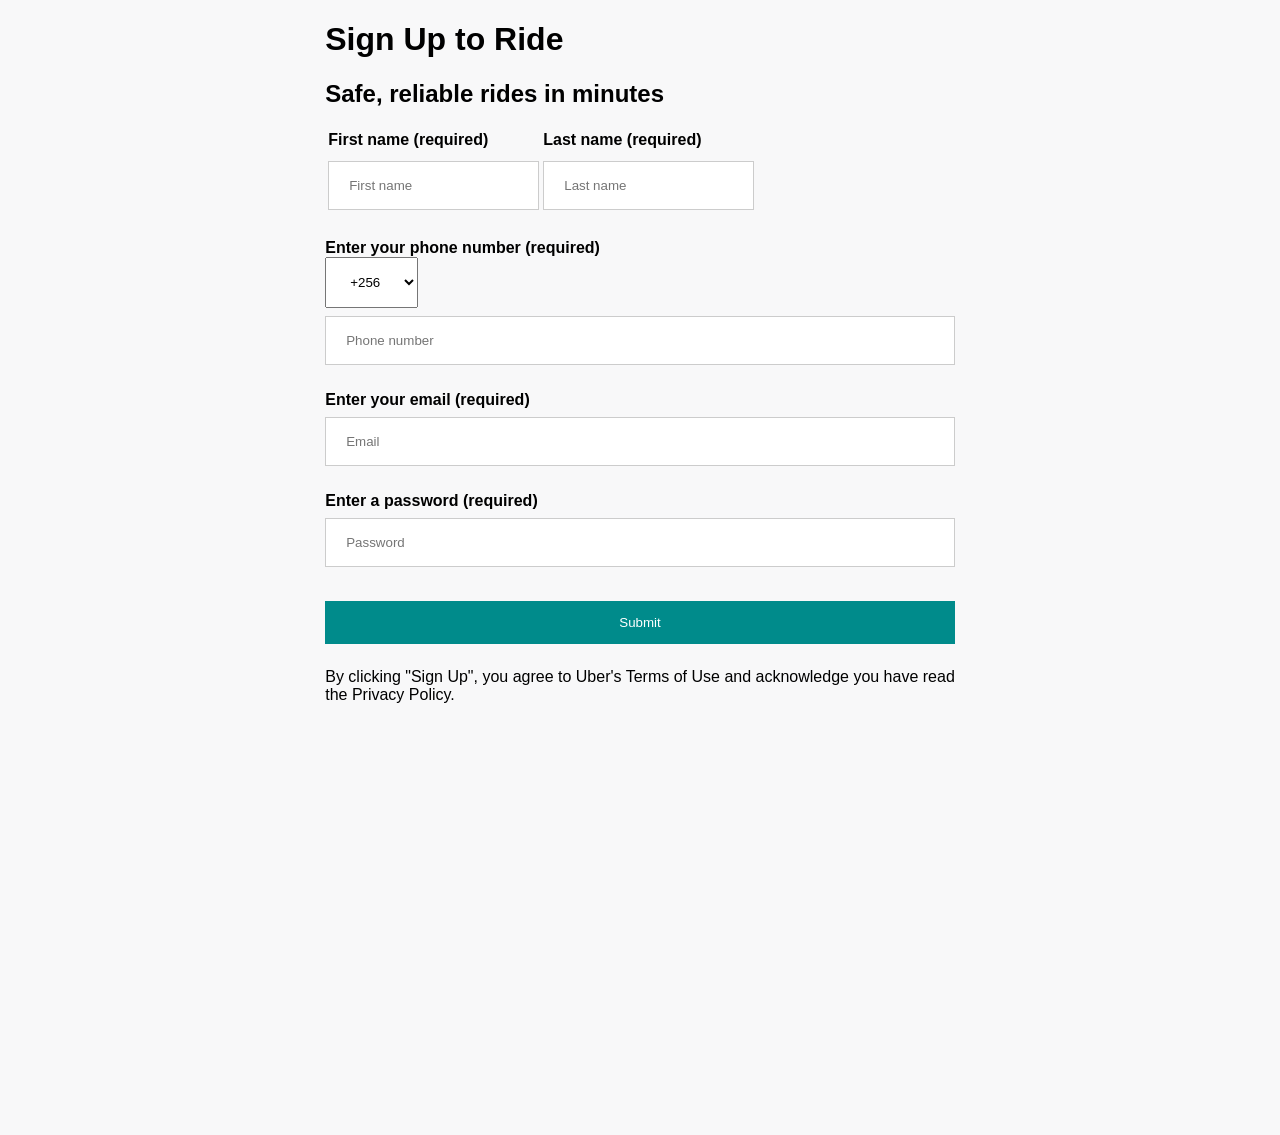
==== uber.html @ bcb4a368 "Initial commit" ====
<!DOCTYPE html>
<html lang="en">
<head>
    <meta charset="UTF-8">
    <meta name="viewport" content="width=device-width, initial-scale=1.0">
    <meta http-equiv="X-UA-Compatible" content="ie=edge">
    <title>Uber|Sign Up</title>
    <link rel="stylesheet" type="text/css" href="main.css">
</head>
<body>
<div>
    <form id = "wrap">
        <div id = "content">
            <h1>Sign Up to Ride</h1>
            <h2>Safe, reliable rides in minutes</h2>
            <table>
                <tr>
                    <td>
                        <label for="fname"><b>First name (required)</b></label><br>
                    </td>
                    <td>
                        <label for="lname"><b>Last name (required)</b></label>
                    </td>
                    
                </tr>
                <tr>
                    <td>
                        <input type="text" placeholder="First name" name="fname" required>
                    </td>
                    <td>
                        <input type="text" placeholder="Last name" name="lname" required>
                    </td>
                </tr>

            </table><br>
                <label for="number"><b>Enter your phone number (required)</b></label><br>
                <select>
                    <option value="UG">+256</option>
                    <option value="Kenya">+251</option>
                </select>
                <input type="text" placeholder="Phone number" name="number" required><br><br>
                <label for="email"><b>Enter your email (required)</b></label><br>
                <input type="text" placeholder="Email" name="email" required><br><br>
                <label for="psw"><b>Enter a password (required)</b></label><br>
                <input type="password" placeholder="Password" name="psw" required><br><br>

                <button type="submit" form="form1" value="Submit">Submit</button>
                
                <p>
                By clicking "Sign Up", you agree to Uber's Terms of Use and acknowledge you have read<br> 
                the Privacy Policy.
                </p>

            
        </div>
    </form>
</div>
    
</body>
</html>
---- main.css ----
body{
    background-color: #f8f8f9;
    bottom: 0px;
    display: flex;
    flex-direction: column;
    font-family:  Arial, sans-serif;
    height: 1135px ;
    margin-bottom: 0px;
    margin-left: 0px;
    margin-right: 0px;
    margin-top: 0px;
    max-width: none;
    min-height: 667px;
    min-width: 100%;
    top: 0px;
    width: 375px;

}
#wrap {
    float: left;
    position: relative;
    left: 50%;
}

#content {
    float: left;
    position: relative;
    left: -50%;
}

input[type=text],[type = password] {
    width: 100%;
    padding: 16px 20px;
    margin: 8px 0;
    border: 1px solid #ccc;
    box-sizing: border-box;
}

select{
    padding: 16px 20px;
}
button[type=submit] {
    width: 100%;
    background-color:darkcyan;
    color: white;
    padding: 14px 20px;
    margin: 8px 0;
    border: none;
    cursor: pointer;
}
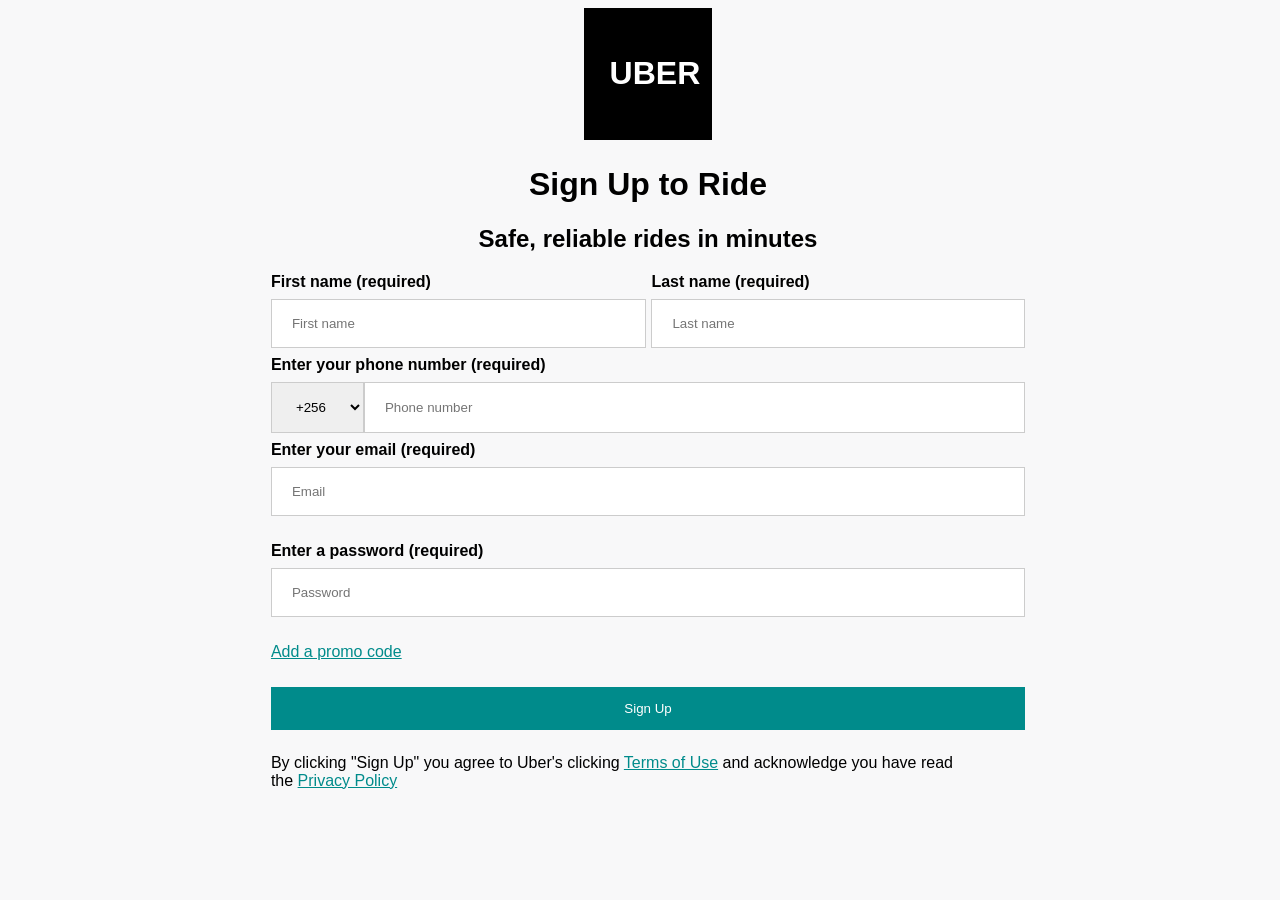
==== commit 7546eb3e: "Add links directing user to the necessary pages" ====
--- a/uber.html
+++ b/uber.html
@@ -8,47 +8,46 @@
     <link rel="stylesheet" type="text/css" href="main.css">
 </head>
 <body>
+    <div class = 'div1'>
+        <h1>UBER</h1>
+
+    </div>
 <div>
     <form id = "wrap">
         <div id = "content">
-            <h1>Sign Up to Ride</h1>
-            <h2>Safe, reliable rides in minutes</h2>
-            <table>
-                <tr>
-                    <td>
-                        <label for="fname"><b>First name (required)</b></label><br>
-                    </td>
-                    <td>
-                        <label for="lname"><b>Last name (required)</b></label>
-                    </td>
-                    
-                </tr>
-                <tr>
-                    <td>
-                        <input type="text" placeholder="First name" name="fname" required>
-                    </td>
-                    <td>
-                        <input type="text" placeholder="Last name" name="lname" required>
-                    </td>
-                </tr>
-
-            </table><br>
-                <label for="number"><b>Enter your phone number (required)</b></label><br>
-                <select>
-                    <option value="UG">+256</option>
-                    <option value="Kenya">+251</option>
-                </select>
-                <input type="text" placeholder="Phone number" name="number" required><br><br>
+            <div class = "heads">
+                <h1>Sign Up to Ride</h1>
+                <h2>Safe, reliable rides in minutes</h2>
+            </div>
+            <div class="container">
+                <div class="fname"
+                    <label for="fname"><b>First name (required)</b></label>
+                    <input type="text" placeholder="First name" name="fname" required>
+                </div>
+                <div>
+                    <label for="lname"><b>Last name (required)</b></label>
+                    <input type="text" placeholder="Last name" name="lname" required>
+                </div>
+            </div>
+            <label for="number"><b>Enter your phone number (required)</b></label><br>
+                <div class = 'contact'>
+                    <select>
+                        <option value="UG">+256</option>
+                        <option value="Kenya">+251</option>
+                    </select>
+                    <input type="text" placeholder="Phone number" name="number" required><br><br>
+                </div>
                 <label for="email"><b>Enter your email (required)</b></label><br>
                 <input type="text" placeholder="Email" name="email" required><br><br>
                 <label for="psw"><b>Enter a password (required)</b></label><br>
                 <input type="password" placeholder="Password" name="psw" required><br><br>
+                <a href="#"> Add a promo code </a><br><br>
 
-                <button type="submit" form="form1" value="Submit">Submit</button>
+                <button type="submit" value="signup">Sign Up</button> <br>
                 
                 <p>
-                By clicking "Sign Up", you agree to Uber's Terms of Use and acknowledge you have read<br> 
-                the Privacy Policy.
+                By clicking "Sign Up" you agree to Uber's clicking <a href="#"> Terms of Use</a> and acknowledge you have read<br>
+                the <a href="#">Privacy Policy</a>  
                 </p>
 
             
--- a/main.css
+++ b/main.css
@@ -1,19 +1,19 @@
 body{
     background-color: #f8f8f9;
-    bottom: 0px;
-    display: flex;
-    flex-direction: column;
     font-family:  Arial, sans-serif;
-    height: 1135px ;
-    margin-bottom: 0px;
-    margin-left: 0px;
-    margin-right: 0px;
-    margin-top: 0px;
-    max-width: none;
-    min-height: 667px;
-    min-width: 100%;
-    top: 0px;
-    width: 375px;
+    width: 100%;
+}
+.heads{
+ text-align: center;
+}
+.div1 {
+    width: 6%;
+    border: 1px solid black;
+    padding: 25px;
+    margin: 5px auto;
+    background-color: black;
+    color: white;
+    
 
 }
 #wrap {
@@ -28,7 +28,7 @@
     left: -50%;
 }
 
-input[type=text],[type = password] {
+input[type=text],[type = password]{
     width: 100%;
     padding: 16px 20px;
     margin: 8px 0;
@@ -36,9 +36,15 @@
     box-sizing: border-box;
 }
 
-select{
+select {
     padding: 16px 20px;
+    margin: 8px 0;
+    border: 1px solid #ccc;
+    box-sizing: border-box;
+    
+
 }
+
 button[type=submit] {
     width: 100%;
     background-color:darkcyan;
@@ -49,3 +55,19 @@
     cursor: pointer;
 }
 
+.contact{
+    display: flex;
+}
+
+.container {
+display: flex;
+flex-wrap: wrap;
+}
+
+.fname{
+    margin-right: 5px;
+}
+
+a{
+    color: darkcyan;
+}
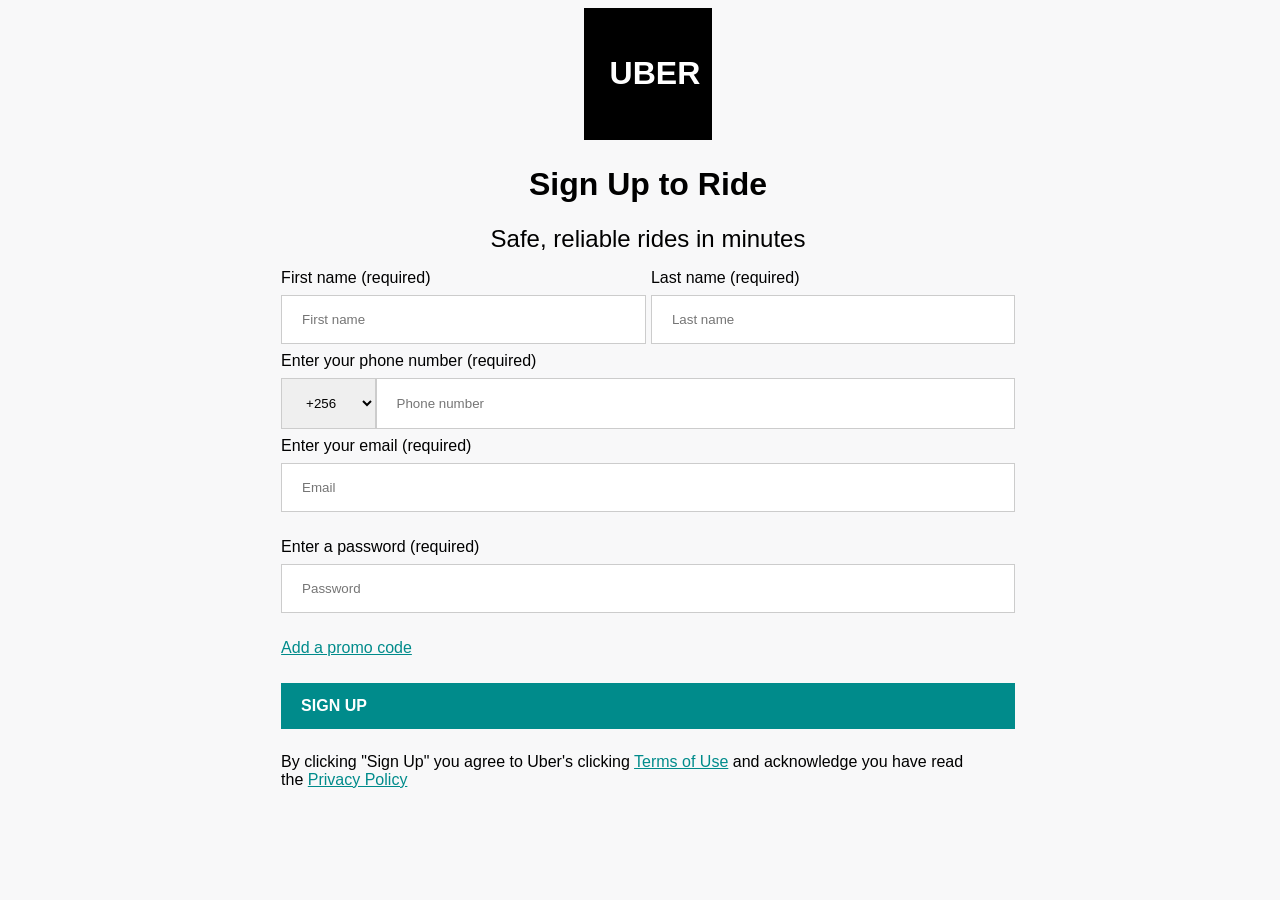
==== commit 6f3638df: "fix text align to left in signup button" ====
--- a/uber.html
+++ b/uber.html
@@ -17,33 +17,35 @@
         <div id = "content">
             <div class = "heads">
                 <h1>Sign Up to Ride</h1>
-                <h2>Safe, reliable rides in minutes</h2>
+                <p><font size= "5" color="black">Safe, reliable rides in minutes</font></p>
             </div>
             <div class="container">
                 <div class="fname"
-                    <label for="fname"><b>First name (required)</b></label>
+                    <label for="fname">First name (required)</label>
                     <input type="text" placeholder="First name" name="fname" required>
                 </div>
                 <div>
-                    <label for="lname"><b>Last name (required)</b></label>
+                    <label for="lname">Last name (required)</label>
                     <input type="text" placeholder="Last name" name="lname" required>
                 </div>
             </div>
-            <label for="number"><b>Enter your phone number (required)</b></label><br>
+            <label for="number">Enter your phone number (required)</label><br>
                 <div class = 'contact'>
                     <select>
-                        <option value="UG">+256</option>
-                        <option value="Kenya">+251</option>
+                        <option value="UG">+256  Uganda</option>
+                        <option value="Ethiopia">+251 Ethiopia</option>
+                        <option value="Kenya">+254 Kenya</option>
+                        <option value="Kenya">+246 British Indian Ocean Territory</option>
                     </select>
                     <input type="text" placeholder="Phone number" name="number" required><br><br>
                 </div>
-                <label for="email"><b>Enter your email (required)</b></label><br>
+                <label for="email">Enter your email (required)</label><br>
                 <input type="text" placeholder="Email" name="email" required><br><br>
-                <label for="psw"><b>Enter a password (required)</b></label><br>
+                <label for="psw">Enter a password (required)</label><br>
                 <input type="password" placeholder="Password" name="psw" required><br><br>
                 <a href="#"> Add a promo code </a><br><br>
 
-                <button type="submit" value="signup">Sign Up</button> <br>
+                <button class = "btn" type="submit" value="signup"><b>SIGN UP </b></button> <br>
                 
                 <p>
                 By clicking "Sign Up" you agree to Uber's clicking <a href="#"> Terms of Use</a> and acknowledge you have read<br>
--- a/main.css
+++ b/main.css
@@ -2,6 +2,11 @@
     background-color: #f8f8f9;
     font-family:  Arial, sans-serif;
     width: 100%;
+}
+@media only screen and (max-width: 600px) {
+    body {
+        background-color: lightblue;
+    }
 }
 .heads{
  text-align: center;
@@ -26,7 +31,7 @@
     float: left;
     position: relative;
     left: -50%;
-}
+    }
 
 input[type=text],[type = password]{
     width: 100%;
@@ -37,6 +42,7 @@
 }
 
 select {
+    width: 14%;
     padding: 16px 20px;
     margin: 8px 0;
     border: 1px solid #ccc;
@@ -44,7 +50,6 @@
     
 
 }
-
 button[type=submit] {
     width: 100%;
     background-color:darkcyan;
@@ -70,4 +75,8 @@
 
 a{
     color: darkcyan;
+}
+.btn{
+ text-align: left;
+ font-size: 100%;
 }
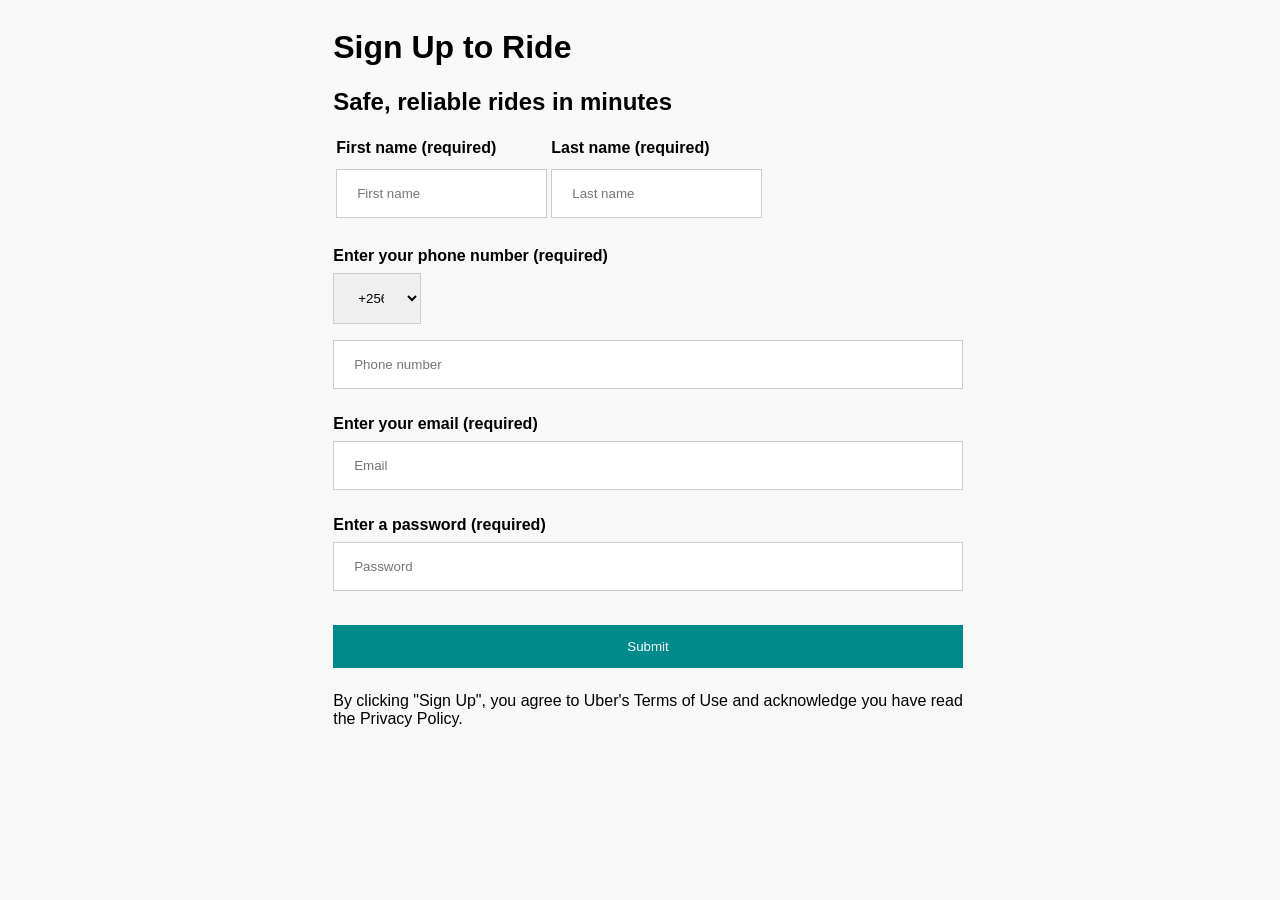
==== commit d43eec5b: "Merge pull request #9 from nakatuddesuzan/develop Develop" ====
--- a/uber.html
+++ b/uber.html
@@ -8,48 +8,47 @@
     <link rel="stylesheet" type="text/css" href="main.css">
 </head>
 <body>
-    <div class = 'div1'>
-        <h1>UBER</h1>
-
-    </div>
 <div>
     <form id = "wrap">
         <div id = "content">
-            <div class = "heads">
-                <h1>Sign Up to Ride</h1>
-                <p><font size= "5" color="black">Safe, reliable rides in minutes</font></p>
-            </div>
-            <div class="container">
-                <div class="fname"
-                    <label for="fname">First name (required)</label>
-                    <input type="text" placeholder="First name" name="fname" required>
-                </div>
-                <div>
-                    <label for="lname">Last name (required)</label>
-                    <input type="text" placeholder="Last name" name="lname" required>
-                </div>
-            </div>
-            <label for="number">Enter your phone number (required)</label><br>
-                <div class = 'contact'>
-                    <select>
-                        <option value="UG">+256  Uganda</option>
-                        <option value="Ethiopia">+251 Ethiopia</option>
-                        <option value="Kenya">+254 Kenya</option>
-                        <option value="Kenya">+246 British Indian Ocean Territory</option>
-                    </select>
-                    <input type="text" placeholder="Phone number" name="number" required><br><br>
-                </div>
-                <label for="email">Enter your email (required)</label><br>
+            <h1>Sign Up to Ride</h1>
+            <h2>Safe, reliable rides in minutes</h2>
+            <table>
+                <tr>
+                    <td>
+                        <label for="fname"><b>First name (required)</b></label><br>
+                    </td>
+                    <td>
+                        <label for="lname"><b>Last name (required)</b></label>
+                    </td>
+                    
+                </tr>
+                <tr>
+                    <td>
+                        <input type="text" placeholder="First name" name="fname" required>
+                    </td>
+                    <td>
+                        <input type="text" placeholder="Last name" name="lname" required>
+                    </td>
+                </tr>
+
+            </table><br>
+                <label for="number"><b>Enter your phone number (required)</b></label><br>
+                <select>
+                    <option value="UG">+256</option>
+                    <option value="Kenya">+251</option>
+                </select>
+                <input type="text" placeholder="Phone number" name="number" required><br><br>
+                <label for="email"><b>Enter your email (required)</b></label><br>
                 <input type="text" placeholder="Email" name="email" required><br><br>
-                <label for="psw">Enter a password (required)</label><br>
+                <label for="psw"><b>Enter a password (required)</b></label><br>
                 <input type="password" placeholder="Password" name="psw" required><br><br>
-                <a href="#"> Add a promo code </a><br><br>
 
-                <button class = "btn" type="submit" value="signup"><b>SIGN UP </b></button> <br>
+                <button type="submit" form="form1" value="Submit">Submit</button>
                 
                 <p>
-                By clicking "Sign Up" you agree to Uber's clicking <a href="#"> Terms of Use</a> and acknowledge you have read<br>
-                the <a href="#">Privacy Policy</a>  
+                By clicking "Sign Up", you agree to Uber's Terms of Use and acknowledge you have read<br> 
+                the Privacy Policy.
                 </p>
 
             
